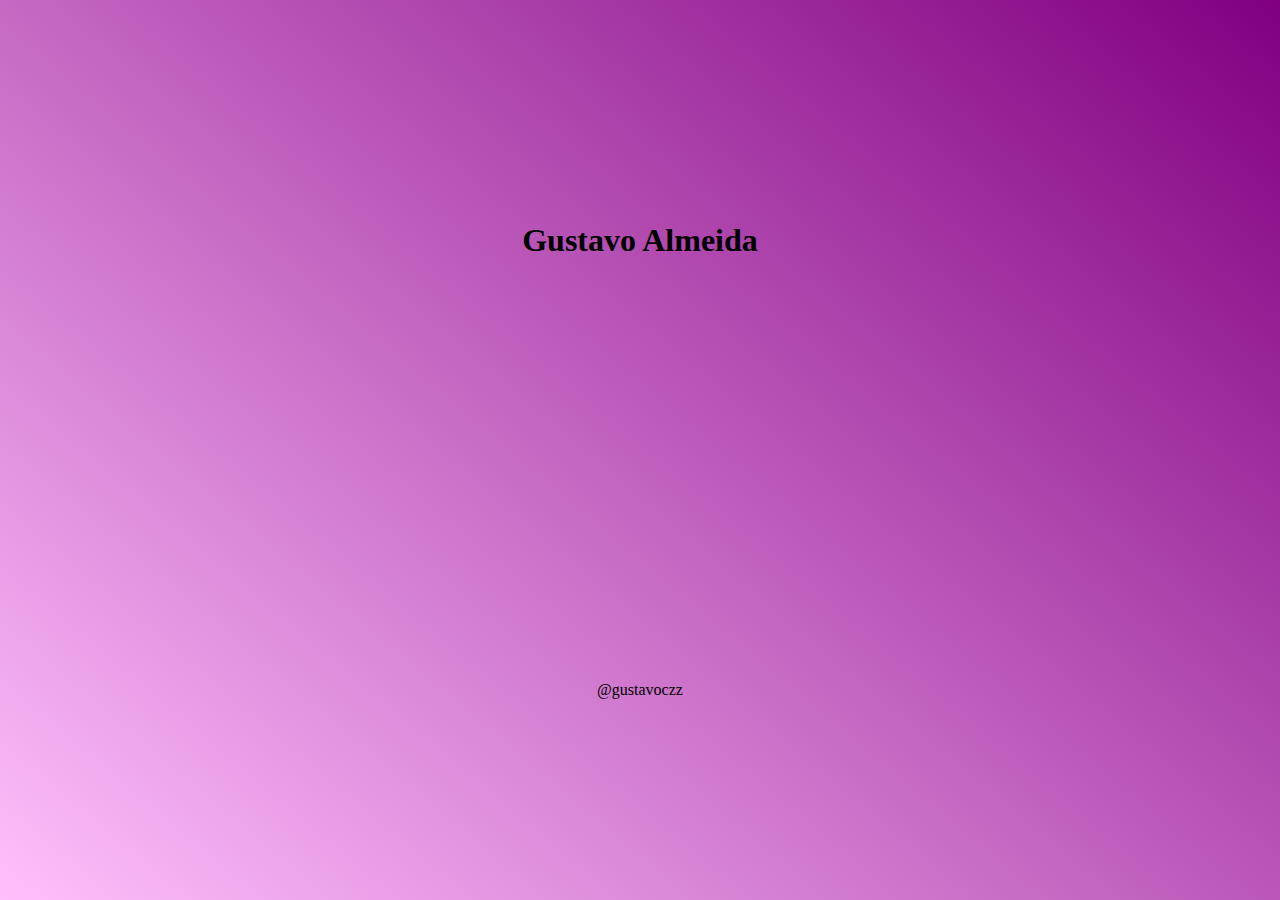
==== index.html @ 2a7a57d9 "Initial commit" ====
<!DOCTYPE html>
<html lang="en">
<head>
  <meta charset="UTF-8">
  <meta http-equiv="X-UA-Compatible" content="IE=edge">
  <meta name="viewport" content="width=device-width, initial-scale=1.0">
  <title>Gustavo Almeida - DoWhile 2021</title>
  <style>
    html,body{
      height: 100%;
      margin: 0;
    }

    body{
      display: grid;
      place-items: center;

      background-image: linear-gradient(220deg,rgba(128, 0, 128), rgba(255, 192, 252));
    }

    h1{
      font-size: 2em;
    }

    a{
      text-decoration: none;
      color: black;
    }
  </style>
</head>
<body>
  <h1>Gustavo Almeida</h1>
  <a href="https://www.instagram.com/gustavoczz/">@gustavoczz</a>
</body>
</html>
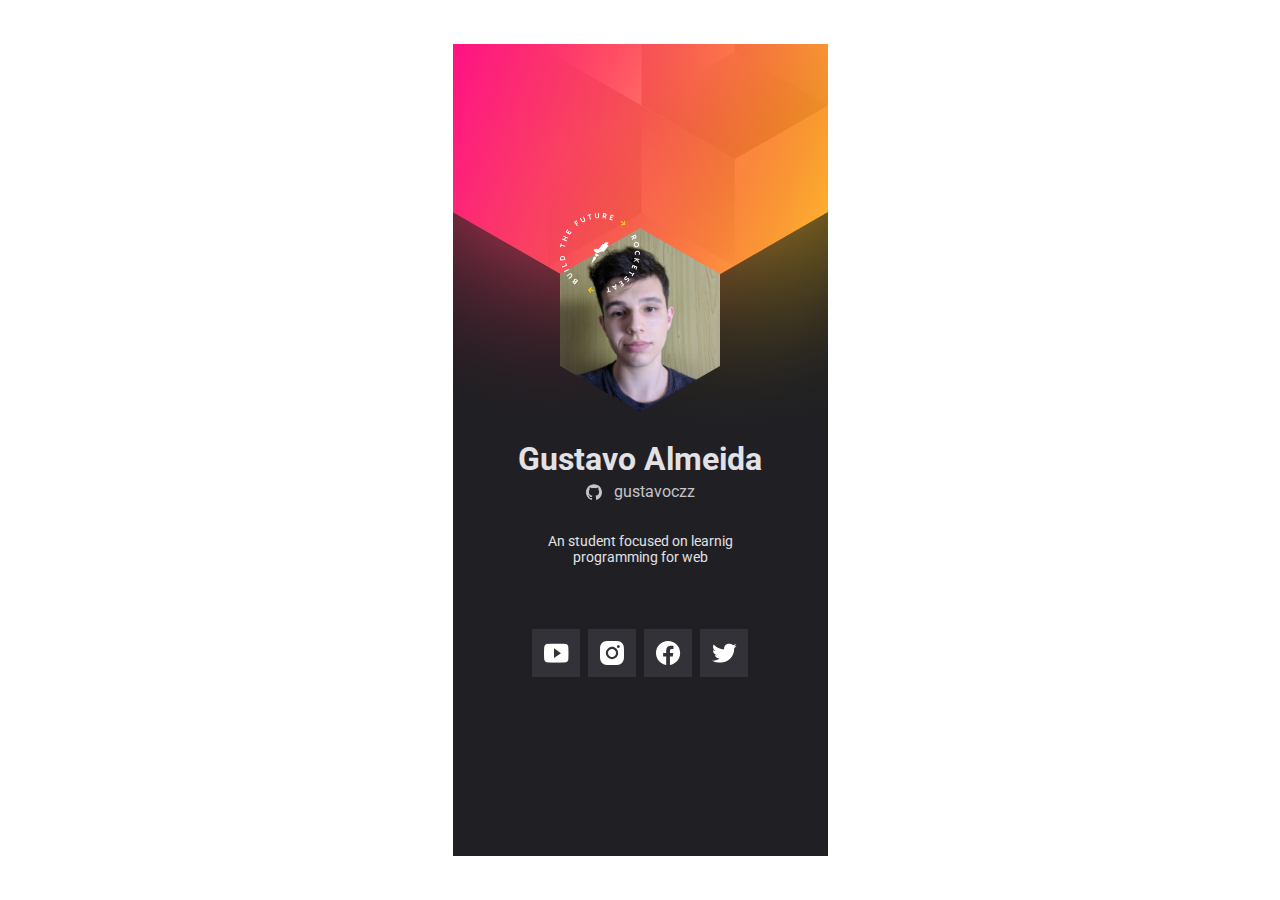
==== commit a485d48d: "Adicionando nova tarefa" ====
--- a/index.html
+++ b/index.html
@@ -1,35 +1,56 @@
 <!DOCTYPE html>
 <html lang="en">
-<head>
-  <meta charset="UTF-8">
-  <meta http-equiv="X-UA-Compatible" content="IE=edge">
-  <meta name="viewport" content="width=device-width, initial-scale=1.0">
-  <title>Gustavo Almeida - DoWhile 2021</title>
-  <style>
-    html,body{
-      height: 100%;
-      margin: 0;
-    }
-
-    body{
-      display: grid;
-      place-items: center;
-
-      background-image: linear-gradient(220deg,rgba(128, 0, 128), rgba(255, 192, 252));
-    }
-
-    h1{
-      font-size: 2em;
-    }
-
-    a{
-      text-decoration: none;
-      color: black;
-    }
-  </style>
-</head>
-<body>
-  <h1>Gustavo Almeida</h1>
-  <a href="https://www.instagram.com/gustavoczz/">@gustavoczz</a>
-</body>
-</html>+  <head>
+    <meta charset="UTF-8" />
+    <meta http-equiv="X-UA-Compatible" content="IE=edge" />
+    <meta name="viewport" content="width=device-width, initial-scale=1.0" />
+    <title>Gustavo Almeida - DoWhile 2021</title>
+    <link rel="stylesheet" href="/style.css" />
+    <link rel="preconnect" href="https://fonts.googleapis.com" />
+    <link rel="preconnect" href="https://fonts.gstatic.com" crossorigin />
+    <link
+      href="https://fonts.googleapis.com/css2?family=Roboto:wght@400;700&display=swap"
+      rel="stylesheet"
+    />
+  </head>
+  <body>
+    <main>
+      <div class="container">
+        <div class="avatar">
+          <span>
+            <img src="images/build.svg" alt="Selo circular branco Rocketseat" />
+          </span>
+          <img src="images/perfil.jpg" alt="Foto de perfil" />
+        </div>
+        <h1>Gustavo Almeida</h1>
+        <a href="https://github.com/gustavoalmei" target="_blank">
+          <img src="images/github.svg" alt="Ícone github" />
+          gustavoczz
+        </a>
+        <p>An student focused on learnig programming for web</p>
+        <ul>
+          <li>
+            <a href="https://www.youtube.com/" target="_blank">
+              <img src="images/youtube.svg" alt="Ícone do youtube" />
+            </a>
+          </li>
+          <li>
+            <a href="https://www.instagram.com/gustavoczz/" target="_blank">
+              <img src="images/instagram.svg" alt="Ícone do instagram" />
+            </a>
+          </li>
+          <li>
+            <a href="https://www.facebook.com/" target="_blank">
+              <img src="images/facebook.svg" alt="Ícone do facebook" />
+            </a>
+          </li>
+          <li>
+            <a href="https://twitter.com/gustavoczz" target="_blank">
+              <img src="images/twitter.svg" alt="Ícone do twitter" />
+            </a>
+          </li>
+        </ul>
+      </div>
+    </main>
+  </body>
+</html>
--- a/style.css
+++ b/style.css
@@ -0,0 +1,83 @@
+* {
+  margin: 0;
+  padding: 0;
+}
+
+html,
+body {
+  height: 100%;
+  margin: 0;
+  font-family: 'Roboto', sans-serif;
+}
+
+body {
+  --gray: #e1e1e6;
+  --Text: #c4c4cc;
+  display: grid;
+  place-items: center;
+  -webkit-font-smoothing: antialiased; /* fica um pouco mais suave*/
+}
+
+main {
+  width: 375px;
+  height: 812px;
+  background-image: url(images/background.svg);
+}
+
+.container {
+  max-width: 250px;
+  margin: auto;
+  text-align: center;
+  color: var(--gray);
+}
+
+h1{
+  margin-top: 24px;
+  margin-bottom: 4px;
+}
+
+p{
+  font-size: 14px;
+  font-weight: 400;
+  margin-top: 32px;
+  margin-bottom: 64px;
+}
+
+.avatar {
+  width: 215px;
+  margin: 184px auto 0;
+  position: relative;
+}
+
+.avatar span {
+  position: absolute;
+  top: -15px;
+  z-index: 1;
+}
+
+.avatar > img {
+  width: 160px;
+  height: 184px;
+  object-fit: cover;
+  clip-path: polygon(50% 0, 100% 25%, 100% 75%, 50% 100%, 0 75%, 0 25%);
+}
+
+h1 {
+  font-size: 2em;
+}
+
+a {
+  text-decoration: none;
+  color: var(--Text);
+  display: flex;
+  justify-content: center;
+  align-items: center;
+  gap: 12px;
+}
+
+ul{
+  list-style-type: none;
+  display: flex;
+  justify-content: center;
+  gap: 8px;
+}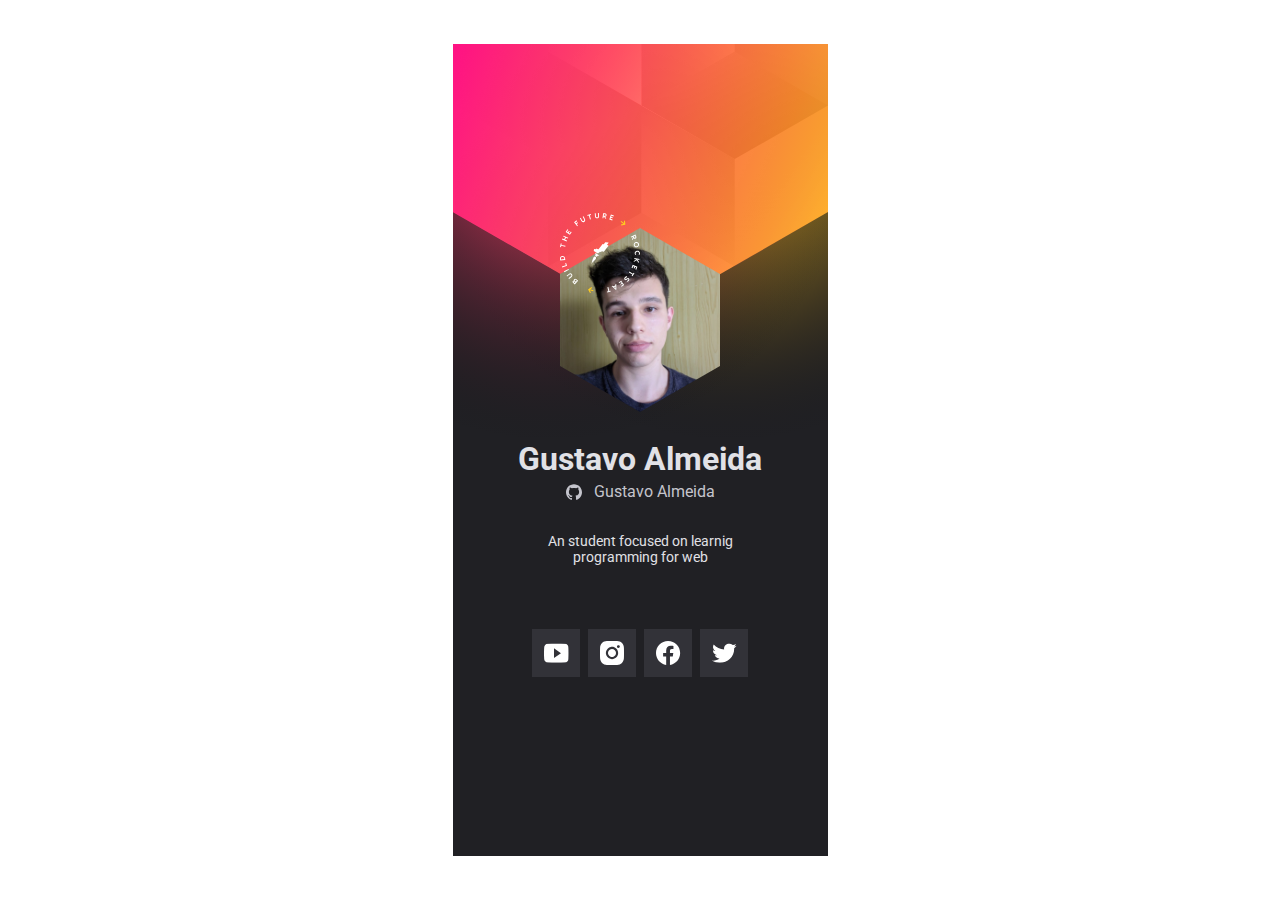
==== commit 82a5aa52: "Adicionando scrip" ====
--- a/index.html
+++ b/index.html
@@ -20,31 +20,31 @@
           <span>
             <img src="images/build.svg" alt="Selo circular branco Rocketseat" />
           </span>
-          <img src="images/perfil.jpg" alt="Foto de perfil" />
+          <img id = "avatarUser" src="images/perfil.jpg" alt="Foto de perfil" />
         </div>
-        <h1>Gustavo Almeida</h1>
-        <a href="https://github.com/gustavoalmei" target="_blank">
+        <h1 id="userName">Gustavo Almeida</h1>
+        <a id="perfilGitHub" href="https://github.com/gustavoalmei" target="_blank">
           <img src="images/github.svg" alt="Ícone github" />
-          gustavoczz
+          <span id="userLogin">Gustavo Almeida</span>
         </a>
-        <p>An student focused on learnig programming for web</p>
-        <ul>
-          <li>
+        <p id="bioUser">An student focused on learnig programming for web</p>
+        <ul id="SocialMedia">
+          <li class="youtube">
             <a href="https://www.youtube.com/" target="_blank">
               <img src="images/youtube.svg" alt="Ícone do youtube" />
             </a>
           </li>
-          <li>
+          <li class="instagram">
             <a href="https://www.instagram.com/gustavoczz/" target="_blank">
               <img src="images/instagram.svg" alt="Ícone do instagram" />
             </a>
           </li>
-          <li>
+          <li class="facebook">
             <a href="https://www.facebook.com/" target="_blank">
               <img src="images/facebook.svg" alt="Ícone do facebook" />
             </a>
           </li>
-          <li>
+          <li class="twitter">
             <a href="https://twitter.com/gustavoczz" target="_blank">
               <img src="images/twitter.svg" alt="Ícone do twitter" />
             </a>
@@ -52,5 +52,7 @@
         </ul>
       </div>
     </main>
+
+    <script src="/main.js"></script>
   </body>
 </html>
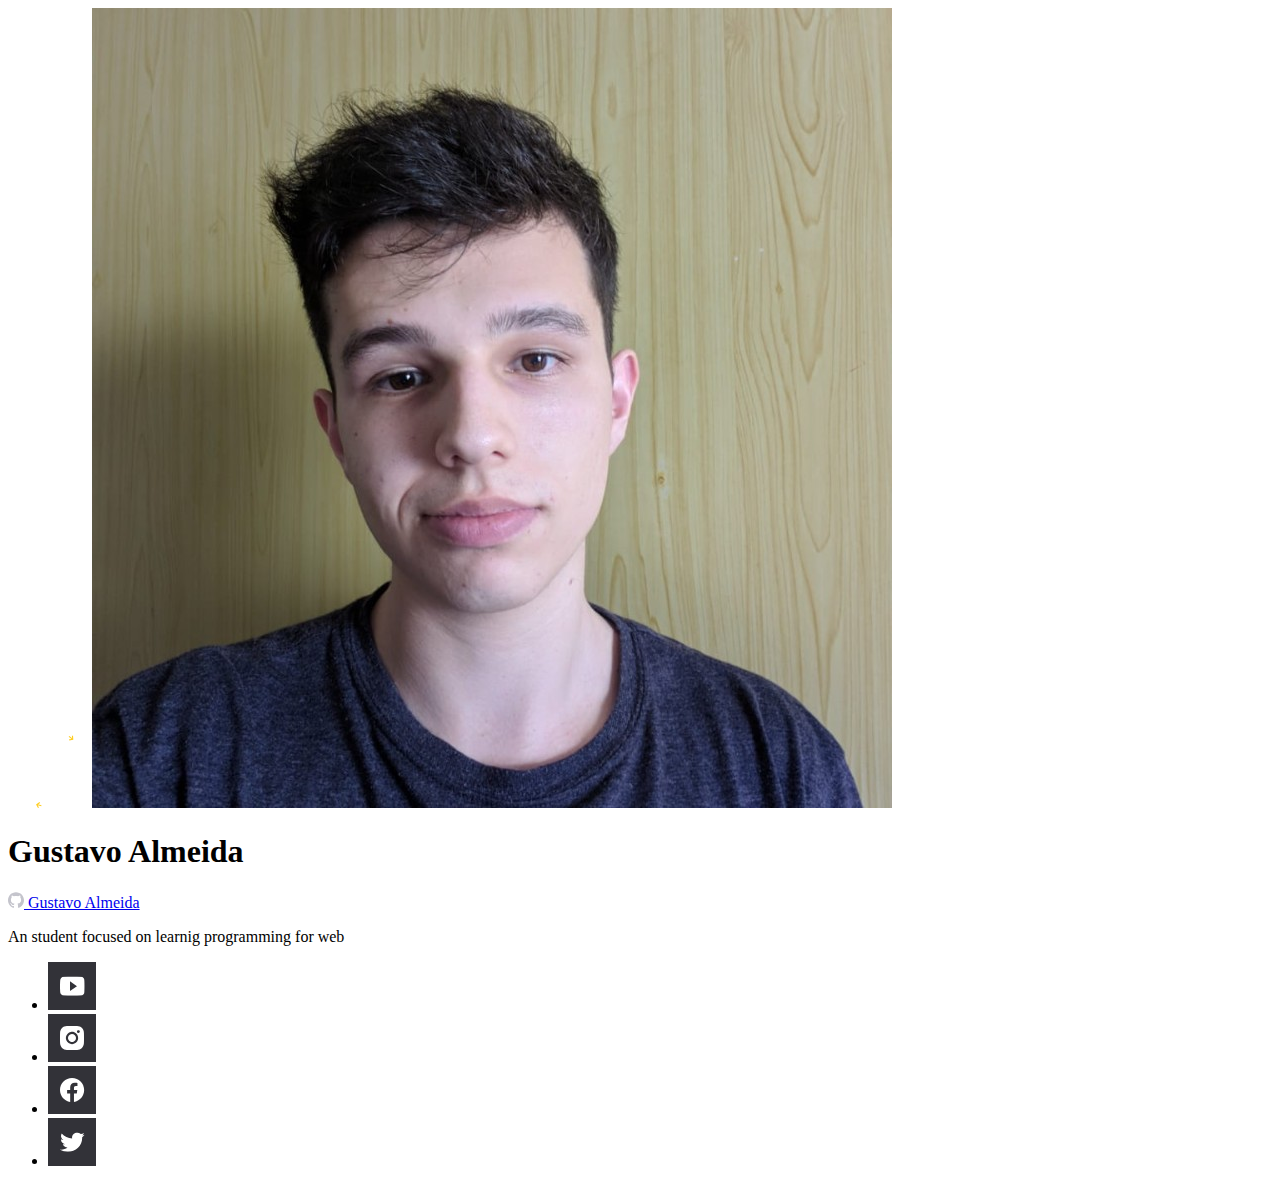
==== commit 675e222a: "update arquivos" ====
--- a/index.html
+++ b/index.html
@@ -5,7 +5,7 @@
     <meta http-equiv="X-UA-Compatible" content="IE=edge" />
     <meta name="viewport" content="width=device-width, initial-scale=1.0" />
     <title>Gustavo Almeida - DoWhile 2021</title>
-    <link rel="stylesheet" href="/style.css" />
+    <link rel="stylesheet" href=".style.css" />
     <link rel="preconnect" href="https://fonts.googleapis.com" />
     <link rel="preconnect" href="https://fonts.gstatic.com" crossorigin />
     <link
@@ -53,6 +53,6 @@
       </div>
     </main>
 
-    <script src="/main.js"></script>
+    <script src=".main.js"></script>
   </body>
 </html>
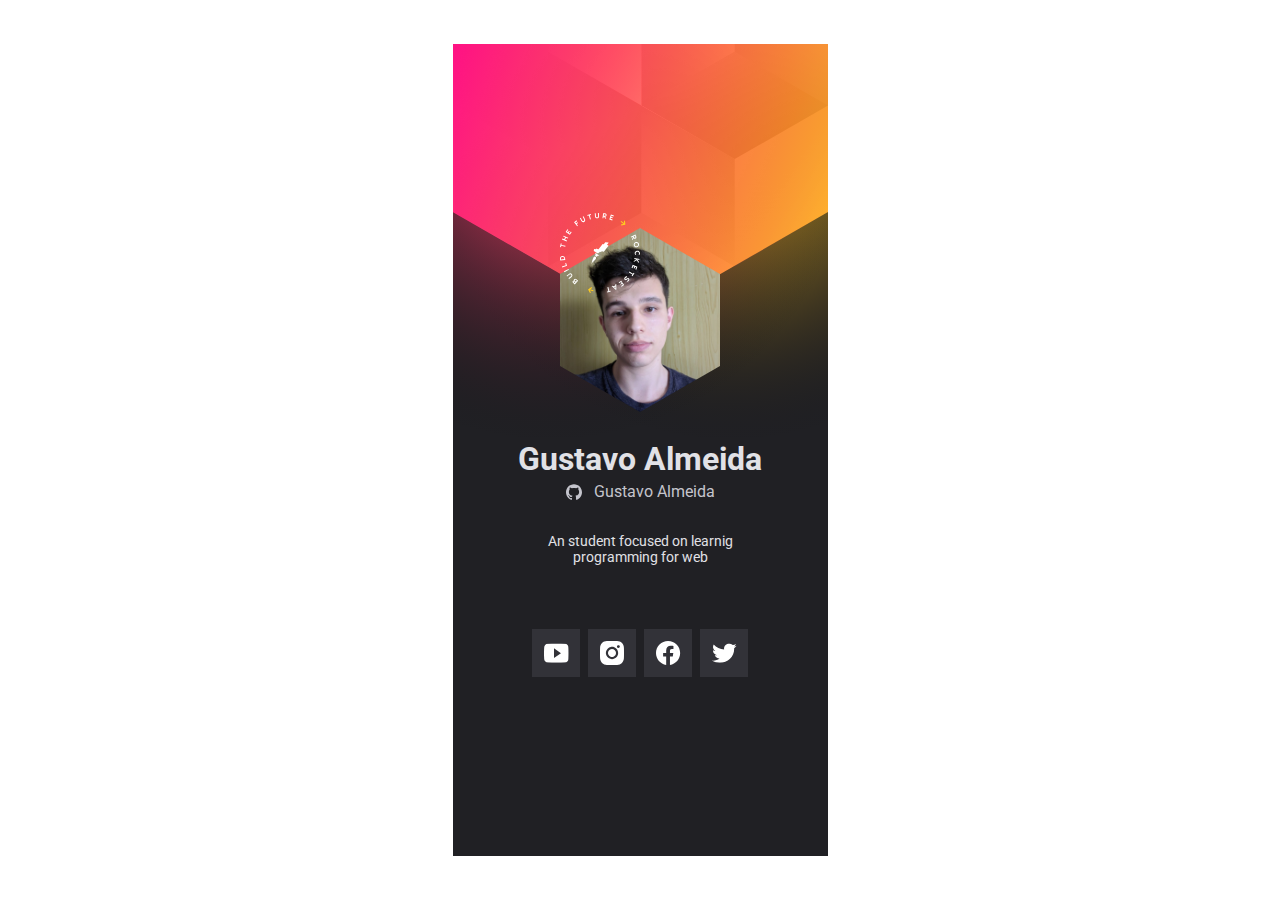
==== commit 2b5025ef: "atualizando arquivos" ====
--- a/index.html
+++ b/index.html
@@ -5,7 +5,7 @@
     <meta http-equiv="X-UA-Compatible" content="IE=edge" />
     <meta name="viewport" content="width=device-width, initial-scale=1.0" />
     <title>Gustavo Almeida - DoWhile 2021</title>
-    <link rel="stylesheet" href=".style.css" />
+    <link rel="stylesheet" href="style.css" />
     <link rel="preconnect" href="https://fonts.googleapis.com" />
     <link rel="preconnect" href="https://fonts.gstatic.com" crossorigin />
     <link
@@ -53,6 +53,6 @@
       </div>
     </main>
 
-    <script src=".main.js"></script>
+    <script src="main.js"></script>
   </body>
 </html>
--- a/style.css
+++ b/style.css
@@ -0,0 +1,83 @@
+* {
+  margin: 0;
+  padding: 0;
+}
+
+html,
+body {
+  height: 100%;
+  margin: 0;
+  font-family: 'Roboto', sans-serif;
+}
+
+body {
+  --gray: #e1e1e6;
+  --Text: #c4c4cc;
+  display: grid;
+  place-items: center;
+  -webkit-font-smoothing: antialiased; /* fica um pouco mais suave*/
+}
+
+main {
+  width: 375px;
+  height: 812px;
+  background-image: url(images/background.svg);
+}
+
+.container {
+  max-width: 250px;
+  margin: auto;
+  text-align: center;
+  color: var(--gray);
+}
+
+h1{
+  margin-top: 24px;
+  margin-bottom: 4px;
+}
+
+p{
+  font-size: 14px;
+  font-weight: 400;
+  margin-top: 32px;
+  margin-bottom: 64px;
+}
+
+.avatar {
+  width: 215px;
+  margin: 184px auto 0;
+  position: relative;
+}
+
+.avatar span {
+  position: absolute;
+  top: -15px;
+  z-index: 1;
+}
+
+.avatar > img {
+  width: 160px;
+  height: 184px;
+  object-fit: cover;
+  clip-path: polygon(50% 0, 100% 25%, 100% 75%, 50% 100%, 0 75%, 0 25%);
+}
+
+h1 {
+  font-size: 2em;
+}
+
+a {
+  text-decoration: none;
+  color: var(--Text);
+  display: flex;
+  justify-content: center;
+  align-items: center;
+  gap: 12px;
+}
+
+ul{
+  list-style-type: none;
+  display: flex;
+  justify-content: center;
+  gap: 8px;
+}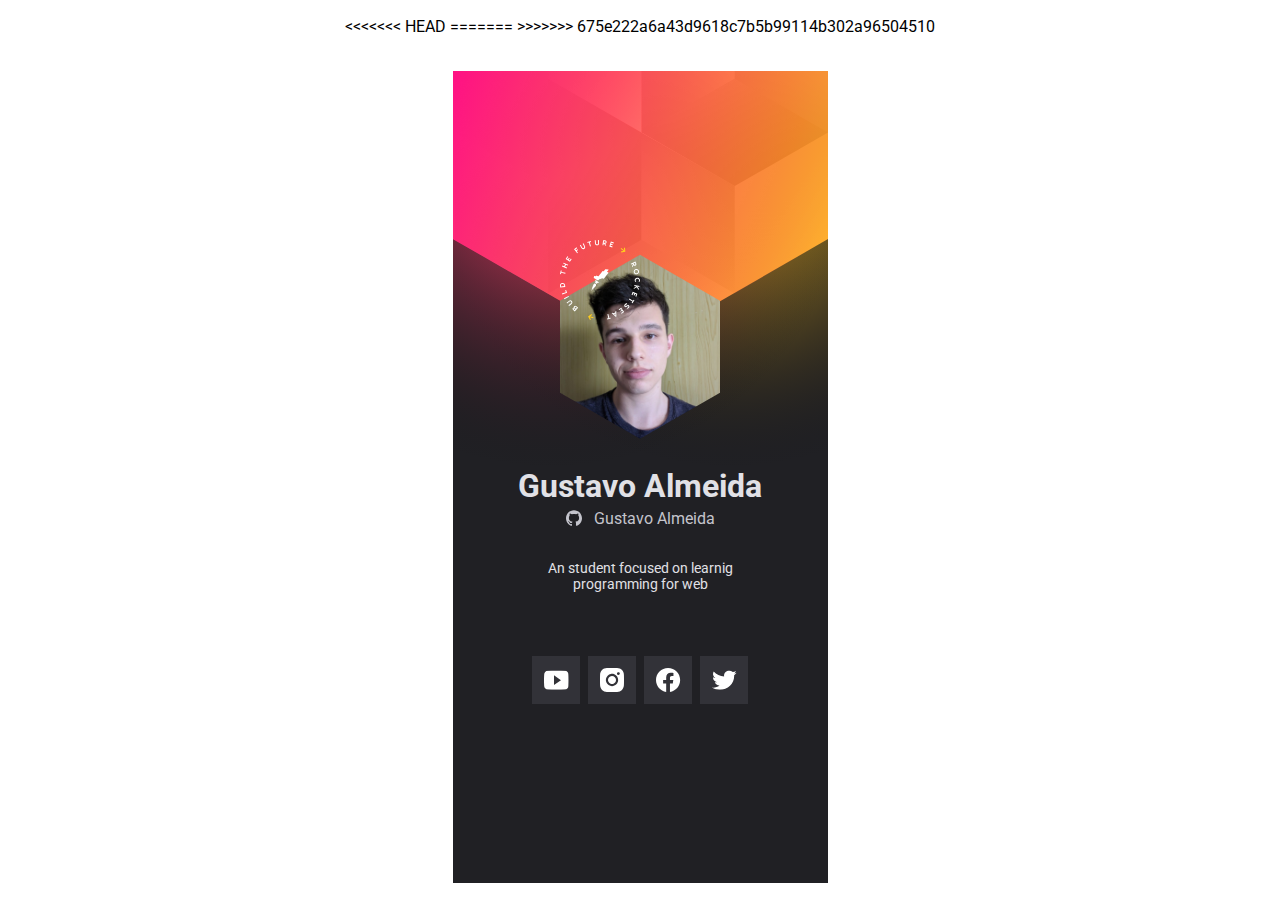
==== commit b0bb05b6: "Merge branch 'main' of https://github.com/gustavoalmei/NLW" ====
--- a/index.html
+++ b/index.html
@@ -5,7 +5,11 @@
     <meta http-equiv="X-UA-Compatible" content="IE=edge" />
     <meta name="viewport" content="width=device-width, initial-scale=1.0" />
     <title>Gustavo Almeida - DoWhile 2021</title>
+    <<<<<<< HEAD
     <link rel="stylesheet" href="style.css" />
+    =======
+    <link rel="stylesheet" href=".style.css" />
+    >>>>>>> 675e222a6a43d9618c7b5b99114b302a96504510
     <link rel="preconnect" href="https://fonts.googleapis.com" />
     <link rel="preconnect" href="https://fonts.gstatic.com" crossorigin />
     <link
@@ -20,10 +24,14 @@
           <span>
             <img src="images/build.svg" alt="Selo circular branco Rocketseat" />
           </span>
-          <img id = "avatarUser" src="images/perfil.jpg" alt="Foto de perfil" />
+          <img id="avatarUser" src="images/perfil.jpg" alt="Foto de perfil" />
         </div>
         <h1 id="userName">Gustavo Almeida</h1>
-        <a id="perfilGitHub" href="https://github.com/gustavoalmei" target="_blank">
+        <a
+          id="perfilGitHub"
+          href="https://github.com/gustavoalmei"
+          target="_blank"
+        >
           <img src="images/github.svg" alt="Ícone github" />
           <span id="userLogin">Gustavo Almeida</span>
         </a>
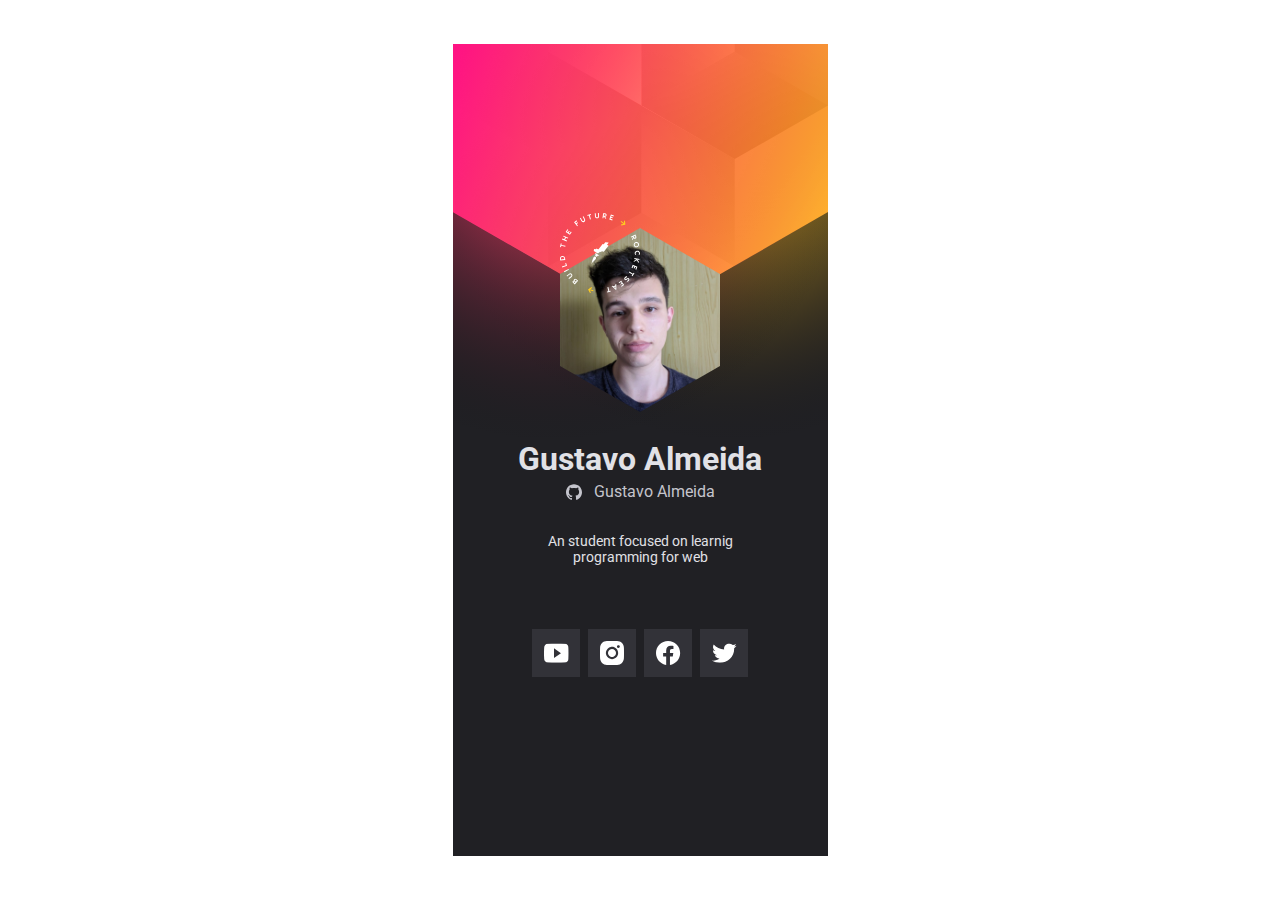
==== commit 504b6183: "Atualizando arquivos" ====
--- a/index.html
+++ b/index.html
@@ -5,11 +5,7 @@
     <meta http-equiv="X-UA-Compatible" content="IE=edge" />
     <meta name="viewport" content="width=device-width, initial-scale=1.0" />
     <title>Gustavo Almeida - DoWhile 2021</title>
-    <<<<<<< HEAD
     <link rel="stylesheet" href="style.css" />
-    =======
-    <link rel="stylesheet" href=".style.css" />
-    >>>>>>> 675e222a6a43d9618c7b5b99114b302a96504510
     <link rel="preconnect" href="https://fonts.googleapis.com" />
     <link rel="preconnect" href="https://fonts.gstatic.com" crossorigin />
     <link
